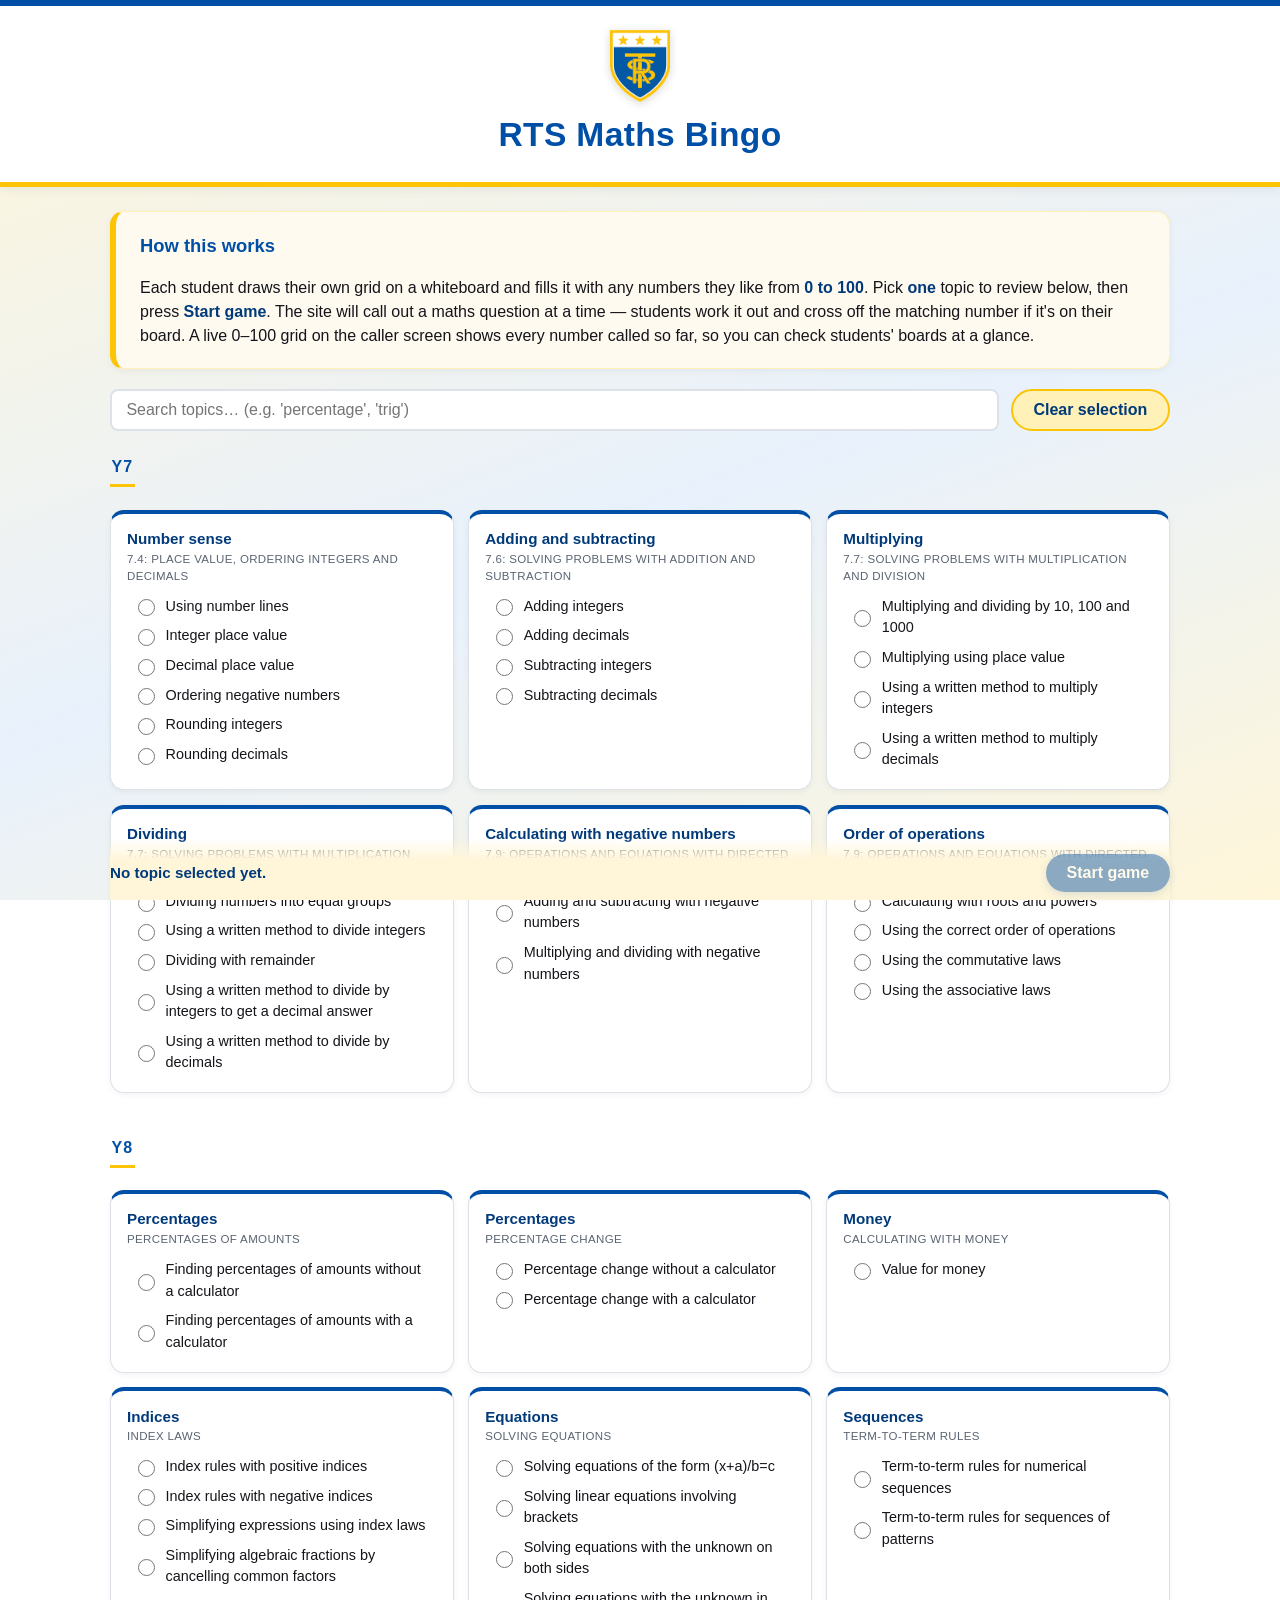
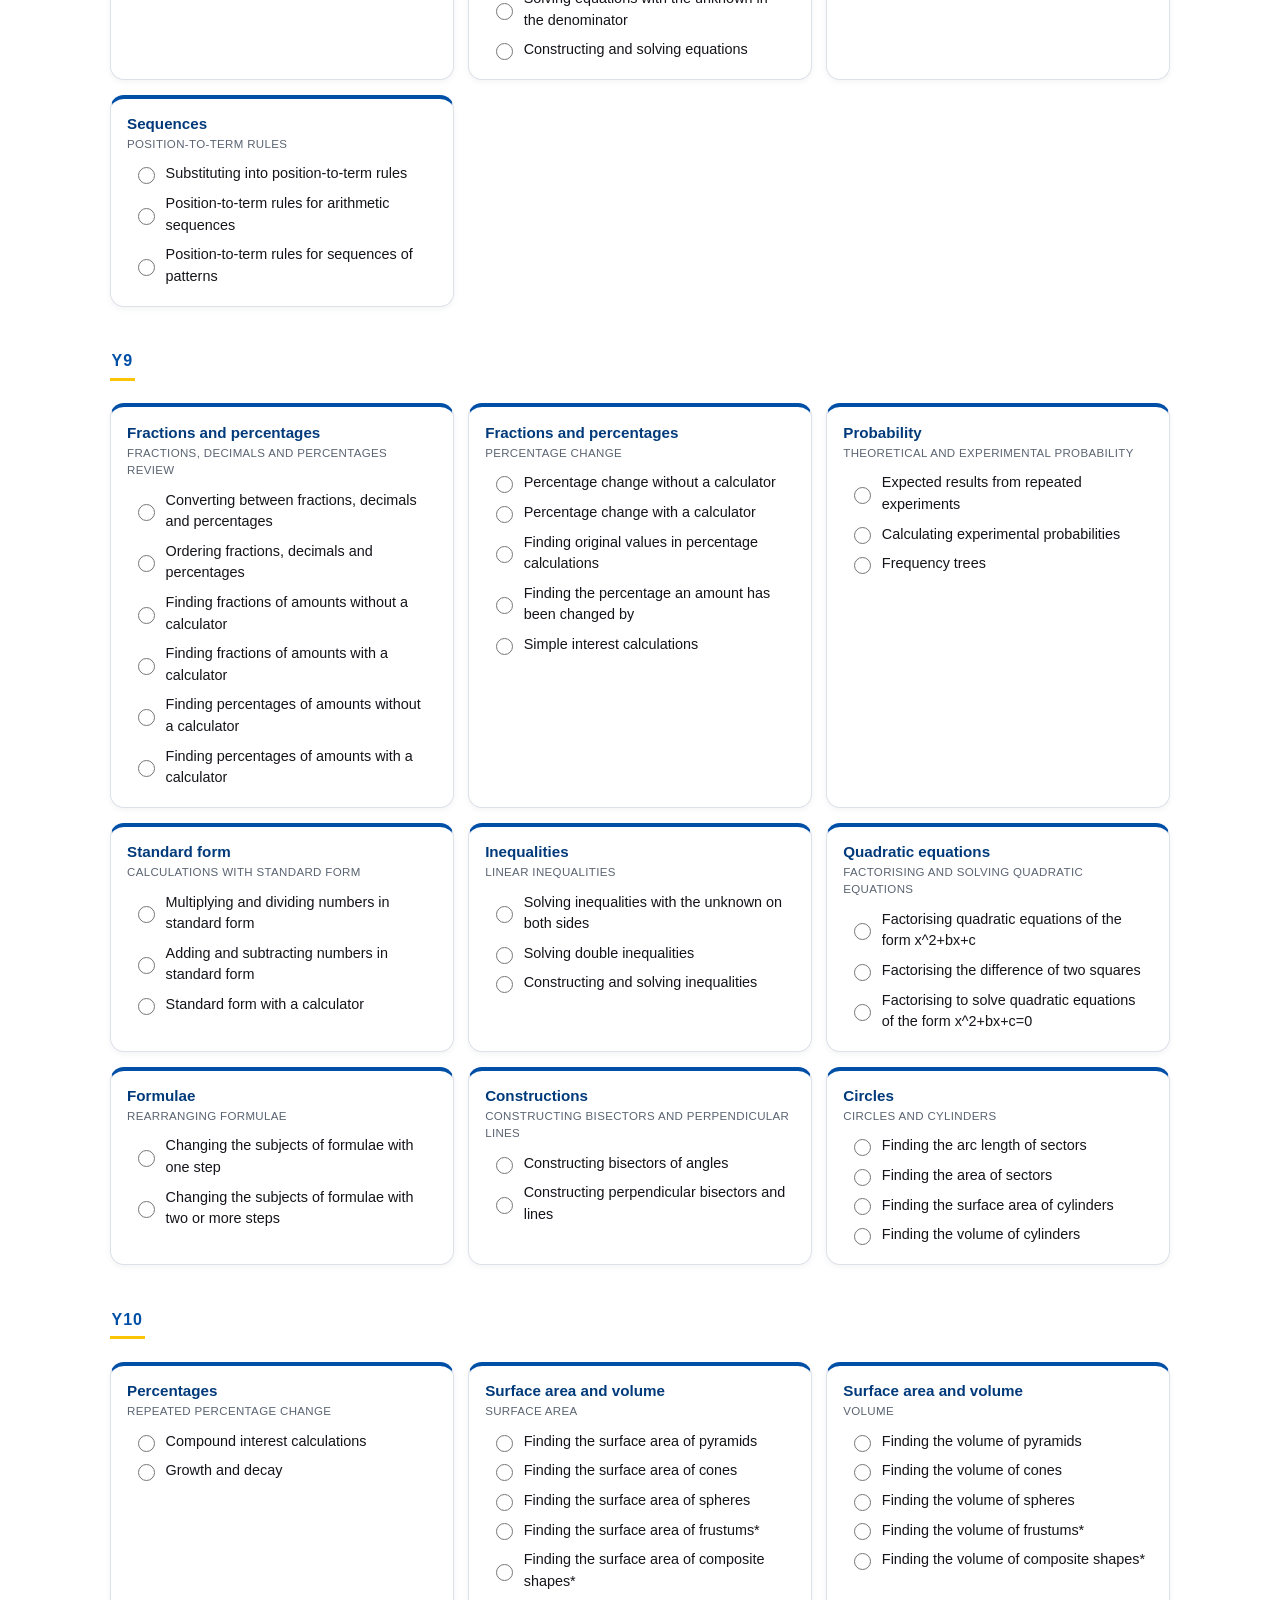
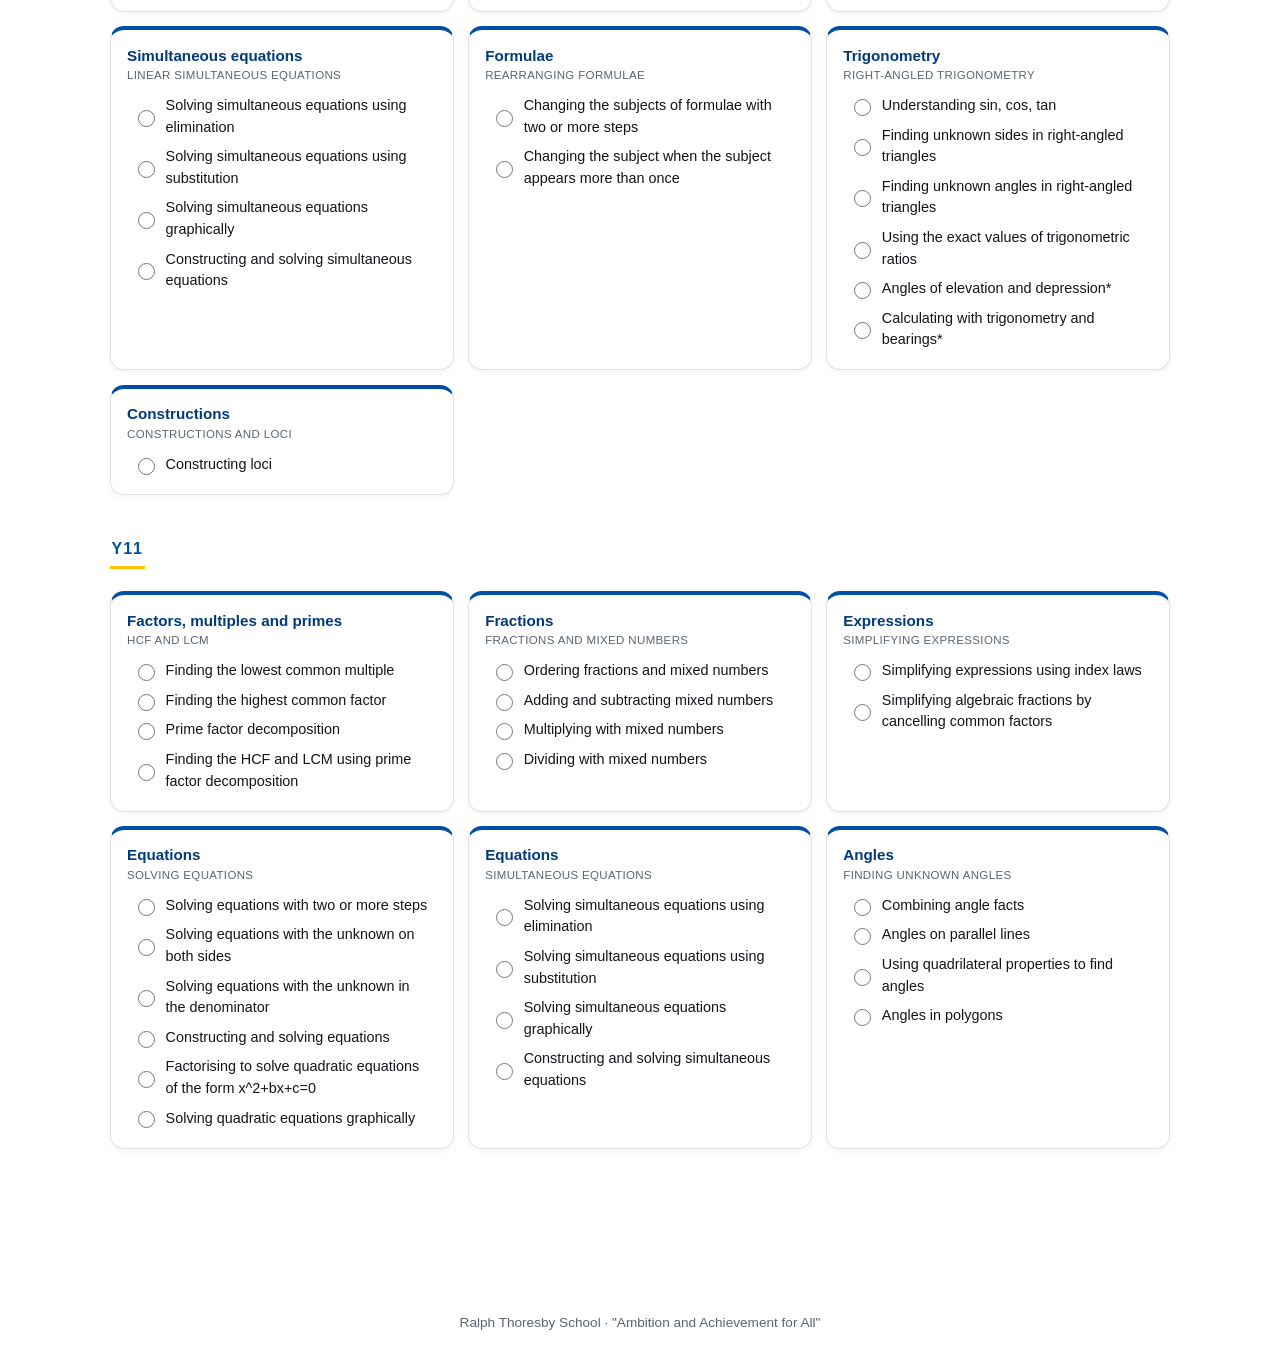
==== index.html @ 5b53bd22 "Initial commit: RTS Maths Bingo site" ====
<!DOCTYPE html>
<html lang="en">
<head>
  <meta charset="UTF-8" />
  <meta name="viewport" content="width=device-width, initial-scale=1.0" />
  <title>RTS Maths Bingo</title>
  <link rel="icon" type="image/png" href="img/favicon.png" />
  <link rel="stylesheet" href="css/style.css" />
</head>
<body>

  <header class="app-header">
    <img src="img/rts-logo.png" alt="Ralph Thoresby School crest" class="header-logo" />
    <h1>RTS Maths Bingo</h1>
  </header>

  <!-- ============================= SETUP SCREEN ============================= -->
  <main id="screen-setup" class="screen">
    <section class="instructions">
      <h2>How this works</h2>
      <p>
        Each student draws their own grid on a whiteboard and fills it with any numbers
        they like from <strong>0 to 100</strong>. Pick <strong>one</strong> topic to review below, then
        press <strong>Start game</strong>. The site will call out a maths question at a time —
        students work it out and cross off the matching number if it's on their board.
        A live 0–100 grid on the caller screen shows every number called so far, so you can
        check students' boards at a glance.
      </p>
    </section>

    <section class="controls-row">
      <input type="text" id="topic-search" placeholder="Search topics… (e.g. 'percentage', 'trig')" />
      <div class="controls-buttons">
        <button type="button" id="select-none-btn" class="btn btn-secondary">Clear selection</button>
      </div>
    </section>

    <section id="topic-picker" class="topic-picker"></section>

    <section class="start-row">
      <div id="selection-summary" class="selection-summary">No topic selected yet.</div>
      <button type="button" id="start-game-btn" class="btn btn-primary" disabled>Start game</button>
    </section>
  </main>

  <!-- ============================= CALLER SCREEN ============================= -->
  <main id="screen-caller" class="screen" hidden>
    <div class="caller-layout">
      <section class="caller-main">
        <div class="progress-line">
          <span id="progress-text">Question 1 of 1</span>
          <button type="button" id="end-game-btn" class="btn btn-link">End game</button>
        </div>

        <div id="question-card" class="question-card">
          <p id="question-text">Loading…</p>
        </div>

        <div id="reveal-area" class="reveal-area" hidden>
          <span class="reveal-label">Answer:</span>
          <span id="reveal-number" class="reveal-number">–</span>
        </div>

        <div class="caller-buttons">
          <button type="button" id="reveal-btn" class="btn btn-primary btn-large">Reveal number</button>
          <button type="button" id="next-btn" class="btn btn-primary btn-large" hidden>Next question →</button>
          <button type="button" id="skip-btn" class="btn btn-secondary">Skip this question</button>
        </div>
      </section>

      <aside class="caller-sidebar">
        <h3>Numbers called <span id="called-count">(0)</span></h3>
        <div id="number-grid" class="number-grid"></div>
      </aside>
    </div>
  </main>

  <!-- ============================= SUMMARY SCREEN ============================= -->
  <main id="screen-summary" class="screen" hidden>
    <h2>Game summary</h2>
    <p id="summary-line"></p>
    <div id="summary-grid" class="number-grid summary-grid"></div>
    <p class="summary-list-label">Called, in order:</p>
    <p id="summary-list" class="summary-list"></p>
    <div class="summary-buttons">
      <button type="button" id="play-again-btn" class="btn btn-primary">Play again (same topic)</button>
      <button type="button" id="new-game-btn" class="btn btn-secondary">Choose a new topic</button>
    </div>
  </main>

  <footer class="app-footer">
    <p>Ralph Thoresby School · "Ambition and Achievement for All"</p>
  </footer>

  <script src="js/utils.js"></script>
  <script src="js/curriculum.js"></script>
  <script src="js/generators.js"></script>
  <script src="js/app.js"></script>
</body>
</html>
---- css/style.css ----
/* RTS (Ralph Thoresby School) branding: the school crest's blue and gold, turned up
   for a livelier, more game-show feel while staying easy to read on a classroom screen. */
:root {
  --bg-a: #fff6d9;   /* pale gold */
  --bg-b: #e8f1fc;   /* pale blue */
  --panel: #ffffff;
  --panel-tint: #fffaf0;
  --ink: #14141a;
  --muted: #5a6472;
  --primary: #004fa7;
  --primary-dark: #003a7a;
  --primary-soft: #e3edf9;
  --gold: #fcc404;
  --gold-soft: #fff1b8;
  --gold-deep: #d9a600;
  --border: #dde1e8;
  --called-bg: #fcc404;
  --called-ink: #14141a;
  --radius: 14px;
  font-size: 16px;
}

* { box-sizing: border-box; }

body {
  margin: 0;
  min-height: 100vh;
  border-top: 6px solid var(--primary);
  background: linear-gradient(160deg, var(--bg-a) 0%, var(--bg-b) 55%, var(--bg-a) 100%) fixed;
  color: var(--ink);
  font-family: "Segoe UI", Roboto, Helvetica, Arial, sans-serif;
  line-height: 1.5;
}

.app-header {
  text-align: center;
  padding: 1.5rem 1rem 1.1rem;
  border-bottom: 5px solid var(--gold);
  background: var(--panel);
  box-shadow: 0 2px 10px rgba(11, 37, 69, 0.08);
}
.app-header .header-logo {
  height: 72px;
  width: auto;
  display: block;
  margin: 0 auto 0.5rem;
  filter: drop-shadow(0 2px 4px rgba(0, 0, 0, 0.15));
}
.app-header h1 { margin: 0 0 0.25rem; font-size: 2.1rem; color: var(--primary); letter-spacing: 0.01em; }
.app-header .subtitle { margin: 0; color: var(--muted); font-size: 1rem; }

.app-footer {
  text-align: center;
  color: var(--muted);
  font-size: 0.85rem;
  padding: 2rem 1rem 1.5rem;
}

main.screen {
  max-width: 1100px;
  margin: 0 auto;
  padding: 1.5rem 1.25rem 2rem;
}

/* ---------- Setup screen ---------- */
.instructions {
  background: var(--panel-tint);
  border: 1px solid var(--gold-soft);
  border-left: 6px solid var(--gold);
  border-radius: var(--radius);
  padding: 1.25rem 1.5rem;
  margin-bottom: 1.25rem;
  box-shadow: 0 2px 8px rgba(20, 20, 26, 0.05);
}
.instructions h2 { margin-top: 0; font-size: 1.15rem; color: var(--primary); }
.instructions p { margin-bottom: 0; color: var(--ink); }
.instructions strong { color: var(--primary-dark); }

.controls-row {
  display: flex;
  flex-wrap: wrap;
  gap: 0.75rem;
  align-items: center;
  margin-bottom: 1rem;
}
#topic-search {
  flex: 1 1 260px;
  padding: 0.65rem 0.9rem;
  border-radius: 8px;
  border: 2px solid var(--border);
  font-size: 1rem;
  background: var(--panel);
}
#topic-search:focus { outline: none; border-color: var(--primary); }
.controls-buttons { display: flex; gap: 0.5rem; }

.topic-picker {
  display: grid;
  grid-template-columns: repeat(auto-fill, minmax(300px, 1fr));
  gap: 0.9rem;
  margin-bottom: 1.5rem;
}

.year-group {
  grid-column: 1 / -1;
  margin-top: 0.5rem;
}
.year-group h2 {
  font-size: 1rem;
  text-transform: uppercase;
  letter-spacing: 0.06em;
  font-weight: 800;
  color: var(--primary);
  margin: 1.25rem 0 0.5rem;
  border-bottom: 3px solid var(--gold);
  display: inline-block;
  padding: 0 0.1rem 0.3rem;
}
.year-group:first-of-type h2 { margin-top: 0; }

.topic-card {
  background: var(--panel);
  border: 1px solid var(--border);
  border-top: 4px solid var(--primary);
  border-radius: var(--radius);
  padding: 0.9rem 1rem;
  box-shadow: 0 2px 6px rgba(20, 20, 26, 0.05);
  transition: box-shadow 0.15s ease, transform 0.15s ease;
}
.topic-card:hover { box-shadow: 0 6px 16px rgba(0, 79, 167, 0.15); transform: translateY(-1px); }
.topic-card:has(input:checked) { border-top-color: var(--gold); box-shadow: 0 0 0 2px var(--gold-soft), 0 6px 16px rgba(252, 196, 4, 0.25); }

.topic-card-header {
  display: flex;
  align-items: baseline;
  justify-content: space-between;
  gap: 0.5rem;
  margin-bottom: 0.4rem;
}
.topic-card-header h3 {
  margin: 0;
  font-size: 0.95rem;
  font-weight: 700;
  color: var(--primary-dark);
}
.topic-card-header .strand-label {
  font-size: 0.72rem;
  color: var(--muted);
  text-transform: uppercase;
  letter-spacing: 0.03em;
}
.subtopic-list { list-style: none; margin: 0; padding: 0; }
.subtopic-list li {
  display: flex;
  align-items: center;
  gap: 0.5rem;
  padding: 0.25rem 0.35rem;
  font-size: 0.9rem;
  border-radius: 6px;
}
.subtopic-list li:has(input:checked) { background: var(--gold-soft); }
.subtopic-list label { cursor: pointer; }
.subtopic-list input[type="radio"] { cursor: pointer; width: 17px; height: 17px; flex-shrink: 0; accent-color: var(--primary); }
.subtopic-list li:has(input:checked) label { font-weight: 700; color: var(--primary-dark); }

.topic-card.hidden-by-search { display: none; }

.start-row {
  position: sticky;
  bottom: 0;
  background: linear-gradient(to top, var(--bg-a) 65%, transparent);
  padding: 1rem 0 0.5rem;
  display: flex;
  align-items: center;
  justify-content: space-between;
  gap: 1rem;
  flex-wrap: wrap;
}
.selection-summary { color: var(--primary-dark); font-size: 0.95rem; font-weight: 600; }

/* ---------- Buttons ---------- */
.btn {
  font-size: 1rem;
  padding: 0.65rem 1.3rem;
  border-radius: 999px;
  border: none;
  cursor: pointer;
  font-weight: 700;
  transition: transform 0.05s ease, opacity 0.15s ease, box-shadow 0.15s ease;
}
.btn:active { transform: scale(0.96); }
.btn:disabled { opacity: 0.45; cursor: not-allowed; }
.btn-primary { background: var(--primary); color: #fff; box-shadow: 0 3px 10px rgba(0, 79, 167, 0.3); }
.btn-primary:hover:not(:disabled) { background: var(--primary-dark); }
.btn-secondary { background: var(--gold-soft); color: var(--primary-dark); border: 2px solid var(--gold); }
.btn-secondary:hover { background: var(--gold); }
.btn-link { background: none; color: var(--muted); text-decoration: underline; padding: 0.4rem 0.2rem; border-radius: 0; }
.btn-large { font-size: 1.25rem; padding: 0.95rem 2.2rem; }

/* ---------- Caller screen ---------- */
.caller-layout {
  display: grid;
  grid-template-columns: 1fr 320px;
  gap: 1.5rem;
  align-items: start;
}
@media (max-width: 800px) {
  .caller-layout { grid-template-columns: 1fr; }
}

.progress-line {
  display: flex;
  justify-content: space-between;
  align-items: center;
  color: var(--primary-dark);
  margin-bottom: 0.75rem;
  font-size: 0.95rem;
  font-weight: 700;
}

.question-card {
  background: var(--panel);
  border: 1px solid var(--border);
  border-top: 6px solid var(--primary);
  border-radius: var(--radius);
  padding: 2.5rem 2rem;
  text-align: center;
  min-height: 160px;
  display: flex;
  align-items: center;
  justify-content: center;
  box-shadow: 0 4px 14px rgba(20, 20, 26, 0.08);
}
#question-text { font-size: 1.6rem; margin: 0; font-weight: 600; }

.reveal-area {
  text-align: center;
  margin-top: 1.25rem;
}
.reveal-label { color: var(--muted); font-size: 1.1rem; margin-right: 0.5rem; }
.reveal-number {
  font-size: 3rem;
  font-weight: 800;
  color: var(--ink);
  background: var(--gold);
  border: 3px solid var(--primary);
  padding: 0.15rem 1.1rem;
  border-radius: 14px;
  display: inline-block;
  animation: pop 0.4s ease;
  box-shadow: 0 4px 12px rgba(252, 196, 4, 0.45);
}

@keyframes pop {
  0% { transform: scale(0.5) rotate(-6deg); opacity: 0; }
  70% { transform: scale(1.12) rotate(2deg); opacity: 1; }
  100% { transform: scale(1) rotate(0); }
}

.caller-buttons {
  display: flex;
  justify-content: center;
  align-items: center;
  gap: 1rem;
  margin-top: 1.75rem;
  flex-wrap: wrap;
}

.caller-sidebar {
  background: var(--panel);
  border: 1px solid var(--border);
  border-top: 4px solid var(--gold);
  border-radius: var(--radius);
  padding: 1rem 1.1rem;
  box-shadow: 0 4px 14px rgba(20, 20, 26, 0.08);
}
.caller-sidebar h3 { margin: 0 0 0.75rem; font-size: 1rem; color: var(--primary-dark); }

.number-grid {
  display: grid;
  grid-template-columns: repeat(10, 1fr);
  gap: 4px;
}
.number-grid .cell {
  aspect-ratio: 1 / 1;
  display: flex;
  align-items: center;
  justify-content: center;
  font-size: 0.72rem;
  border-radius: 6px;
  background: var(--primary-soft);
  color: var(--primary-dark);
  transition: transform 0.15s ease;
}
.number-grid .cell.called {
  background: var(--called-bg);
  color: var(--called-ink);
  font-weight: 800;
  box-shadow: 0 0 0 2px #fff, 0 0 0 3px var(--gold-deep);
  animation: pop 0.35s ease;
}

/* ---------- Summary screen ---------- */
#summary-line { color: var(--primary-dark); font-weight: 600; }
.summary-grid { max-width: 480px; margin-bottom: 1.5rem; }
.summary-list-label { margin-bottom: 0.35rem; font-weight: 700; color: var(--primary-dark); }
.summary-list {
  background: var(--panel);
  border: 1px solid var(--border);
  border-left: 6px solid var(--primary);
  border-radius: var(--radius);
  padding: 1rem 1.25rem;
  font-size: 1.05rem;
  letter-spacing: 0.02em;
  box-shadow: 0 2px 8px rgba(20, 20, 26, 0.05);
}
.summary-buttons { display: flex; gap: 1rem; margin-top: 1.5rem; flex-wrap: wrap; }
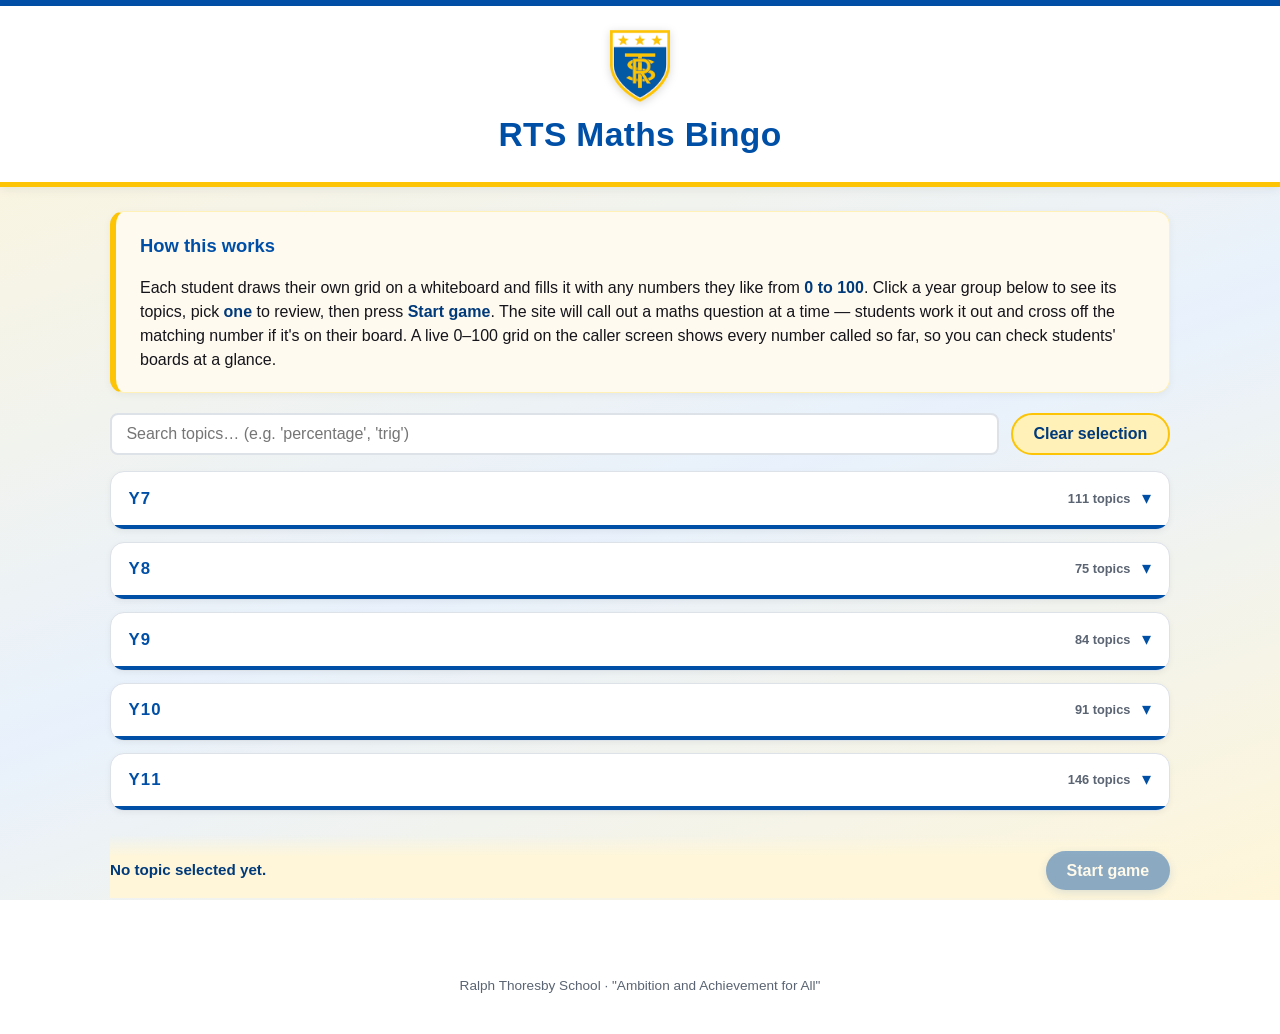
==== commit 44c42d2d: "Collapse topic picker into a per-year accordion The full topic list made the page look cluttered. Ye" ====
--- a/index.html
+++ b/index.html
@@ -20,8 +20,8 @@
       <h2>How this works</h2>
       <p>
         Each student draws their own grid on a whiteboard and fills it with any numbers
-        they like from <strong>0 to 100</strong>. Pick <strong>one</strong> topic to review below, then
-        press <strong>Start game</strong>. The site will call out a maths question at a time —
+        they like from <strong>0 to 100</strong>. Click a year group below to see its topics,
+        pick <strong>one</strong> to review, then press <strong>Start game</strong>. The site will call out a maths question at a time —
         students work it out and cross off the matching number if it's on their board.
         A live 0–100 grid on the caller screen shows every number called so far, so you can
         check students' boards at a glance.
--- a/css/style.css
+++ b/css/style.css
@@ -95,28 +95,66 @@
 .controls-buttons { display: flex; gap: 0.5rem; }
 
 .topic-picker {
-  display: grid;
+  display: flex;
+  flex-direction: column;
+  gap: 0.75rem;
+  margin-bottom: 1.5rem;
+}
+
+.year-section {
+  border: 1px solid var(--border);
+  border-radius: var(--radius);
+  background: var(--panel);
+  overflow: hidden;
+  box-shadow: 0 2px 6px rgba(20, 20, 26, 0.05);
+}
+
+.year-toggle {
+  width: 100%;
+  display: flex;
+  align-items: center;
+  gap: 0.75rem;
+  padding: 0.85rem 1.1rem;
+  background: none;
+  border: none;
+  border-bottom: 4px solid var(--primary);
+  cursor: pointer;
+  font: inherit;
+  text-align: left;
+  color: inherit;
+}
+.year-toggle:hover { background: var(--primary-soft); }
+.year-toggle-label {
+  font-size: 1.05rem;
+  font-weight: 800;
+  color: var(--primary);
+  text-transform: uppercase;
+  letter-spacing: 0.06em;
+}
+.year-toggle-count {
+  margin-left: auto;
+  font-size: 0.8rem;
+  color: var(--muted);
+  font-weight: 600;
+}
+.year-toggle-chevron {
+  font-size: 1.1rem;
+  line-height: 1;
+  color: var(--primary);
+  transition: transform 0.2s ease;
+}
+.year-section.open .year-toggle { border-bottom-color: var(--gold); }
+.year-section.open .year-toggle-chevron { transform: rotate(180deg); }
+
+.year-topics {
+  display: none;
   grid-template-columns: repeat(auto-fill, minmax(300px, 1fr));
   gap: 0.9rem;
-  margin-bottom: 1.5rem;
-}
-
-.year-group {
-  grid-column: 1 / -1;
-  margin-top: 0.5rem;
-}
-.year-group h2 {
-  font-size: 1rem;
-  text-transform: uppercase;
-  letter-spacing: 0.06em;
-  font-weight: 800;
-  color: var(--primary);
-  margin: 1.25rem 0 0.5rem;
-  border-bottom: 3px solid var(--gold);
-  display: inline-block;
-  padding: 0 0.1rem 0.3rem;
-}
-.year-group:first-of-type h2 { margin-top: 0; }
+  padding: 0 1.1rem 1.1rem;
+}
+.year-section.open .year-topics { display: grid; }
+
+.year-section.no-match { display: none; }
 
 .topic-card {
   background: var(--panel);
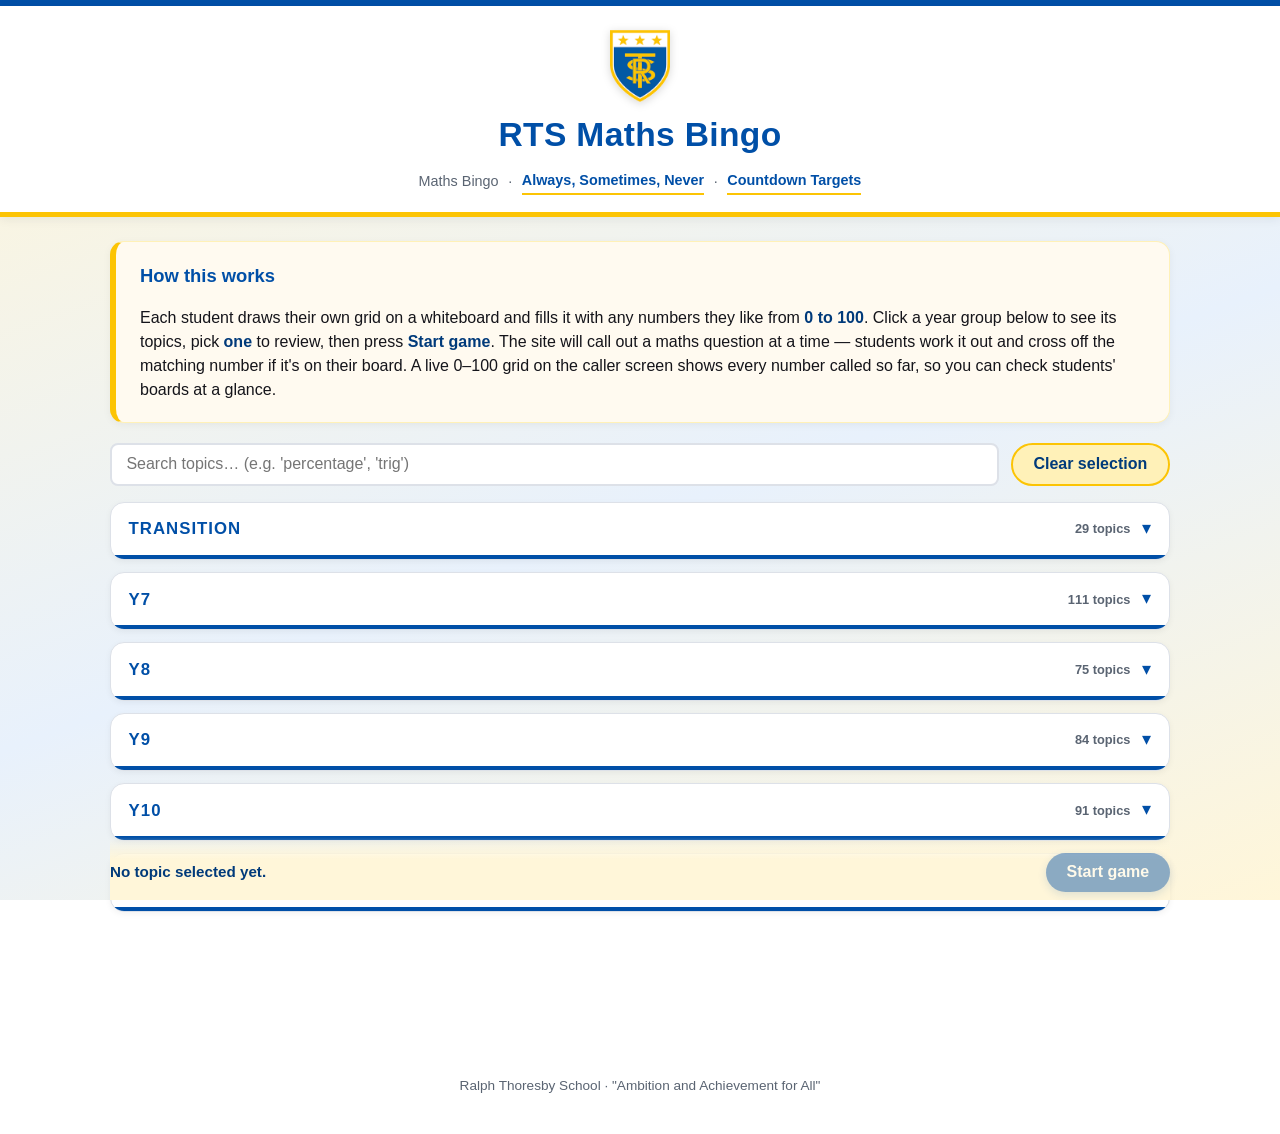
==== commit a6331290: "Add Always, Sometimes, Never as a second game mode Hand-curated bank of 55 statements across Number," ====
--- a/index.html
+++ b/index.html
@@ -12,6 +12,13 @@
   <header class="app-header">
     <img src="img/rts-logo.png" alt="Ralph Thoresby School crest" class="header-logo" />
     <h1>RTS Maths Bingo</h1>
+    <nav class="mode-nav">
+      <span class="mode-nav-current">Maths Bingo</span>
+      <span class="mode-nav-sep">·</span>
+      <a href="asn.html">Always, Sometimes, Never</a>
+      <span class="mode-nav-sep">·</span>
+      <a href="countdown.html">Countdown Targets</a>
+    </nav>
   </header>
 
   <!-- ============================= SETUP SCREEN ============================= -->
--- a/css/style.css
+++ b/css/style.css
@@ -49,6 +49,27 @@
 .app-header h1 { margin: 0 0 0.25rem; font-size: 2.1rem; color: var(--primary); letter-spacing: 0.01em; }
 .app-header .subtitle { margin: 0; color: var(--muted); font-size: 1rem; }
 
+.mode-nav {
+  margin-top: 0.6rem;
+  font-size: 0.9rem;
+  display: flex;
+  justify-content: center;
+  gap: 0.6rem;
+  align-items: center;
+}
+.mode-nav a {
+  color: var(--primary);
+  font-weight: 700;
+  text-decoration: none;
+  border-bottom: 2px solid var(--gold);
+  padding-bottom: 1px;
+}
+.mode-nav a:hover { color: var(--primary-dark); }
+.mode-nav-current {
+  color: var(--muted);
+}
+.mode-nav-sep { color: var(--muted); }
+
 .app-footer {
   text-align: center;
   color: var(--muted);
@@ -338,6 +359,150 @@
   animation: pop 0.35s ease;
 }
 
+/* ---------- Always, Sometimes, Never screen ---------- */
+.asn-layout { max-width: 800px; margin: 0 auto; }
+
+.asn-statement-card #question-text { font-size: 1.75rem; }
+
+.asn-reveal-area { text-align: center; margin-top: 1.5rem; }
+
+.verdict-badge {
+  display: inline-block;
+  font-size: 2.2rem;
+  font-weight: 800;
+  padding: 0.3rem 1.5rem;
+  border-radius: 999px;
+  border: 3px solid var(--primary);
+  background: var(--gold);
+  color: var(--ink);
+  animation: pop 0.4s ease;
+  box-shadow: 0 4px 12px rgba(252, 196, 4, 0.45);
+}
+.verdict-badge.verdict-always { background: #d6f5db; border-color: #1a8a3a; color: #0d5c22; }
+.verdict-badge.verdict-sometimes { background: var(--gold-soft); border-color: var(--gold-deep); color: #6b5300; }
+.verdict-badge.verdict-never { background: #fbdada; border-color: #b5202a; color: #7a1119; }
+
+.reveal-explanation {
+  max-width: 640px;
+  margin: 1.25rem auto 0;
+  color: var(--ink);
+  font-size: 1.05rem;
+  line-height: 1.6;
+  background: var(--panel-tint);
+  border: 1px solid var(--gold-soft);
+  border-left: 6px solid var(--gold);
+  border-radius: var(--radius);
+  padding: 1rem 1.25rem;
+  text-align: left;
+}
+
+/* ---------- Countdown Targets screen ---------- */
+.countdown-layout { max-width: 800px; margin: 0 auto; }
+
+.setup-picker { margin-bottom: 1.5rem; }
+.level-grid {
+  display: flex;
+  flex-wrap: wrap;
+  gap: 0.75rem;
+}
+.level-btn {
+  font-size: 1.1rem;
+  font-weight: 800;
+  padding: 1rem 1.75rem;
+  border-radius: var(--radius);
+  border: 2px solid var(--border);
+  background: var(--panel);
+  color: var(--primary-dark);
+  cursor: pointer;
+  box-shadow: 0 2px 6px rgba(20, 20, 26, 0.05);
+  transition: box-shadow 0.15s ease, transform 0.15s ease, border-color 0.15s ease;
+}
+.level-btn:hover { box-shadow: 0 6px 16px rgba(0, 79, 167, 0.15); transform: translateY(-1px); }
+.level-btn.selected {
+  border-color: var(--gold);
+  background: var(--gold-soft);
+  box-shadow: 0 0 0 2px var(--gold-soft), 0 6px 16px rgba(252, 196, 4, 0.25);
+}
+
+.target-card {
+  text-align: center;
+  background: var(--panel);
+  border: 1px solid var(--border);
+  border-top: 6px solid var(--primary);
+  border-radius: var(--radius);
+  padding: 1.75rem 2rem;
+  box-shadow: 0 4px 14px rgba(20, 20, 26, 0.08);
+  margin-bottom: 1.25rem;
+}
+.target-label {
+  display: block;
+  color: var(--muted);
+  font-size: 1rem;
+  text-transform: uppercase;
+  letter-spacing: 0.08em;
+  margin-bottom: 0.4rem;
+}
+.target-number {
+  font-size: 3.5rem;
+  font-weight: 800;
+  color: var(--ink);
+  background: var(--gold);
+  border: 3px solid var(--primary);
+  padding: 0.1rem 1.4rem;
+  border-radius: 14px;
+  display: inline-block;
+  box-shadow: 0 4px 12px rgba(252, 196, 4, 0.45);
+}
+
+.numbers-row {
+  display: flex;
+  flex-wrap: wrap;
+  justify-content: center;
+  gap: 0.75rem;
+  margin-bottom: 1.5rem;
+}
+.number-tile {
+  min-width: 64px;
+  padding: 0.9rem 0.5rem;
+  text-align: center;
+  font-size: 1.5rem;
+  font-weight: 800;
+  color: var(--primary-dark);
+  background: var(--primary-soft);
+  border: 2px solid var(--border);
+  border-radius: 10px;
+}
+.number-tile.used {
+  background: var(--gold);
+  border-color: var(--primary);
+  color: var(--ink);
+  box-shadow: 0 3px 10px rgba(252, 196, 4, 0.4);
+}
+.number-tile.unused { opacity: 0.4; }
+
+.solution-steps {
+  max-width: 480px;
+  margin: 0 auto;
+  background: var(--panel-tint);
+  border: 1px solid var(--gold-soft);
+  border-left: 6px solid var(--gold);
+  border-radius: var(--radius);
+  padding: 1rem 1.25rem;
+  text-align: left;
+}
+.solution-steps p {
+  margin: 0.3rem 0;
+  font-size: 1.1rem;
+  font-weight: 600;
+  color: var(--ink);
+}
+.solution-steps p.solution-final {
+  margin-top: 0.6rem;
+  padding-top: 0.6rem;
+  border-top: 1px dashed var(--gold-deep);
+  color: var(--primary-dark);
+}
+
 /* ---------- Summary screen ---------- */
 #summary-line { color: var(--primary-dark); font-weight: 600; }
 .summary-grid { max-width: 480px; margin-bottom: 1.5rem; }
